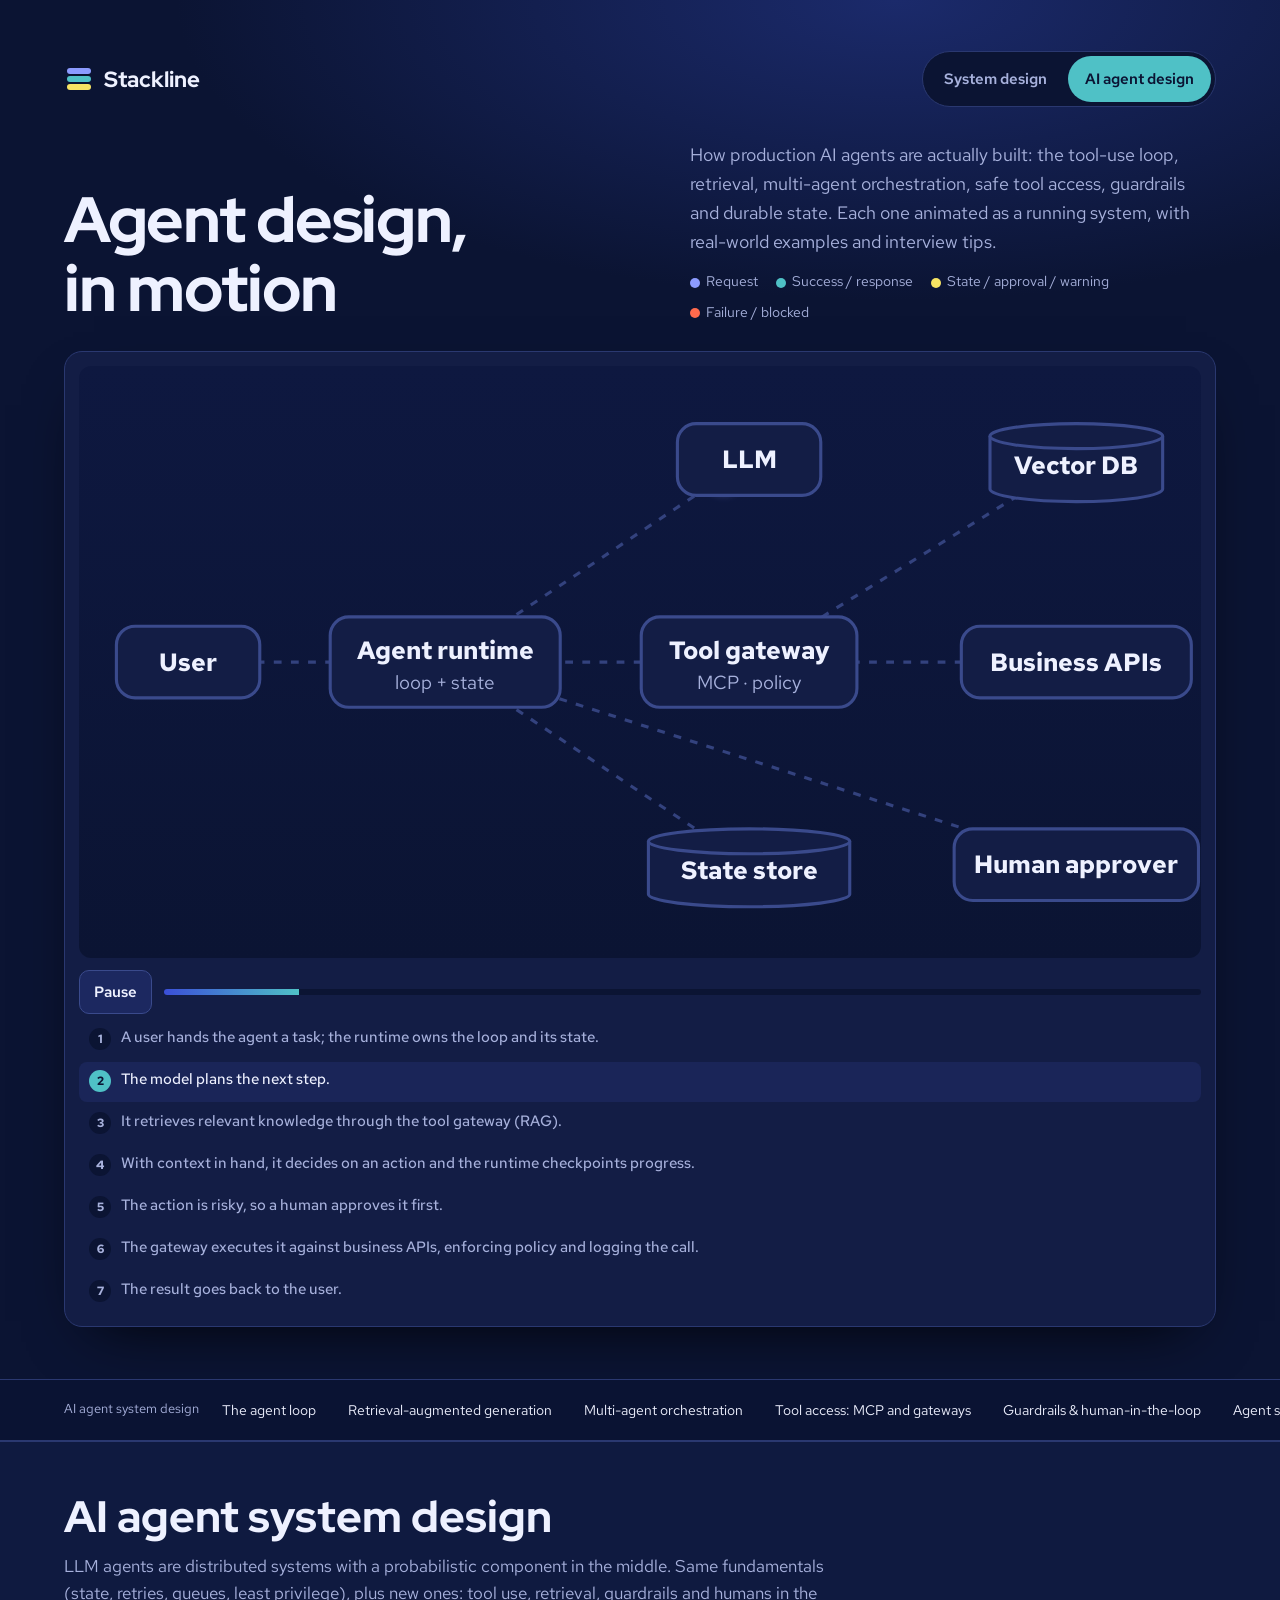
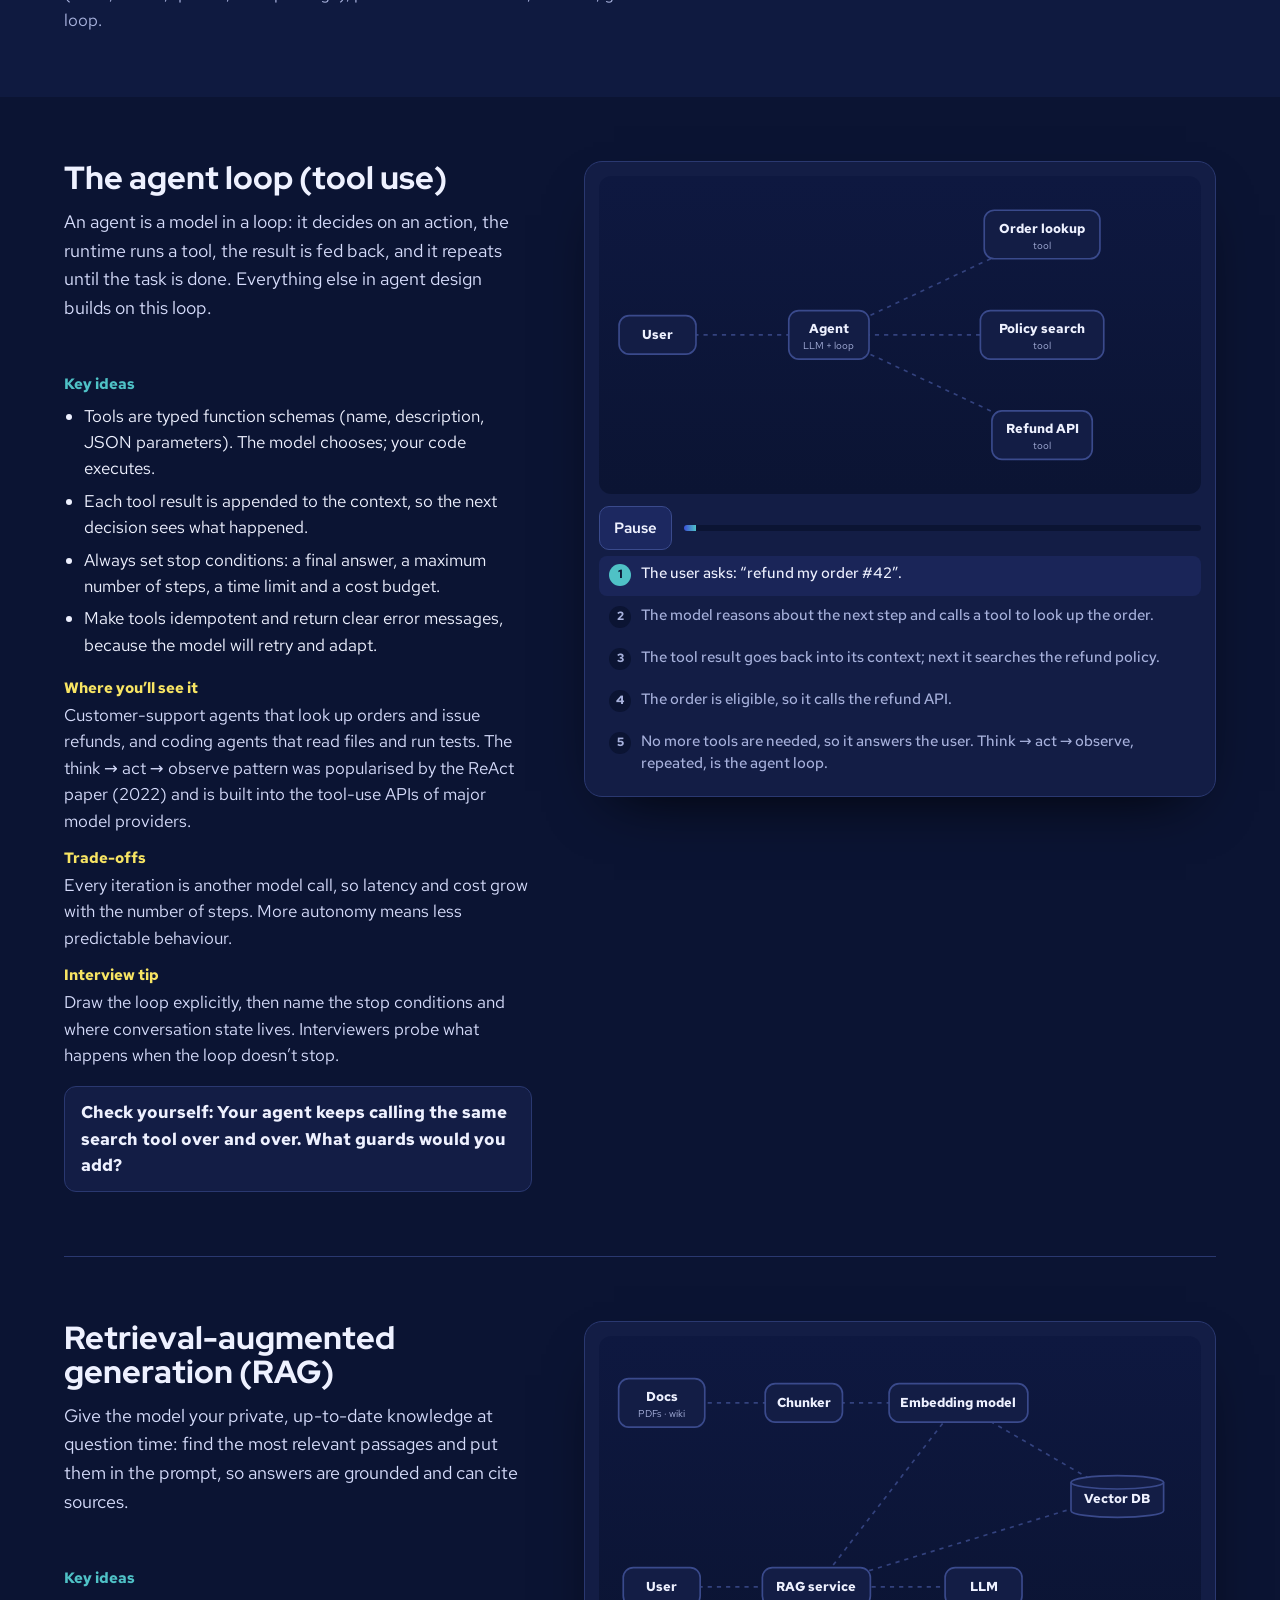
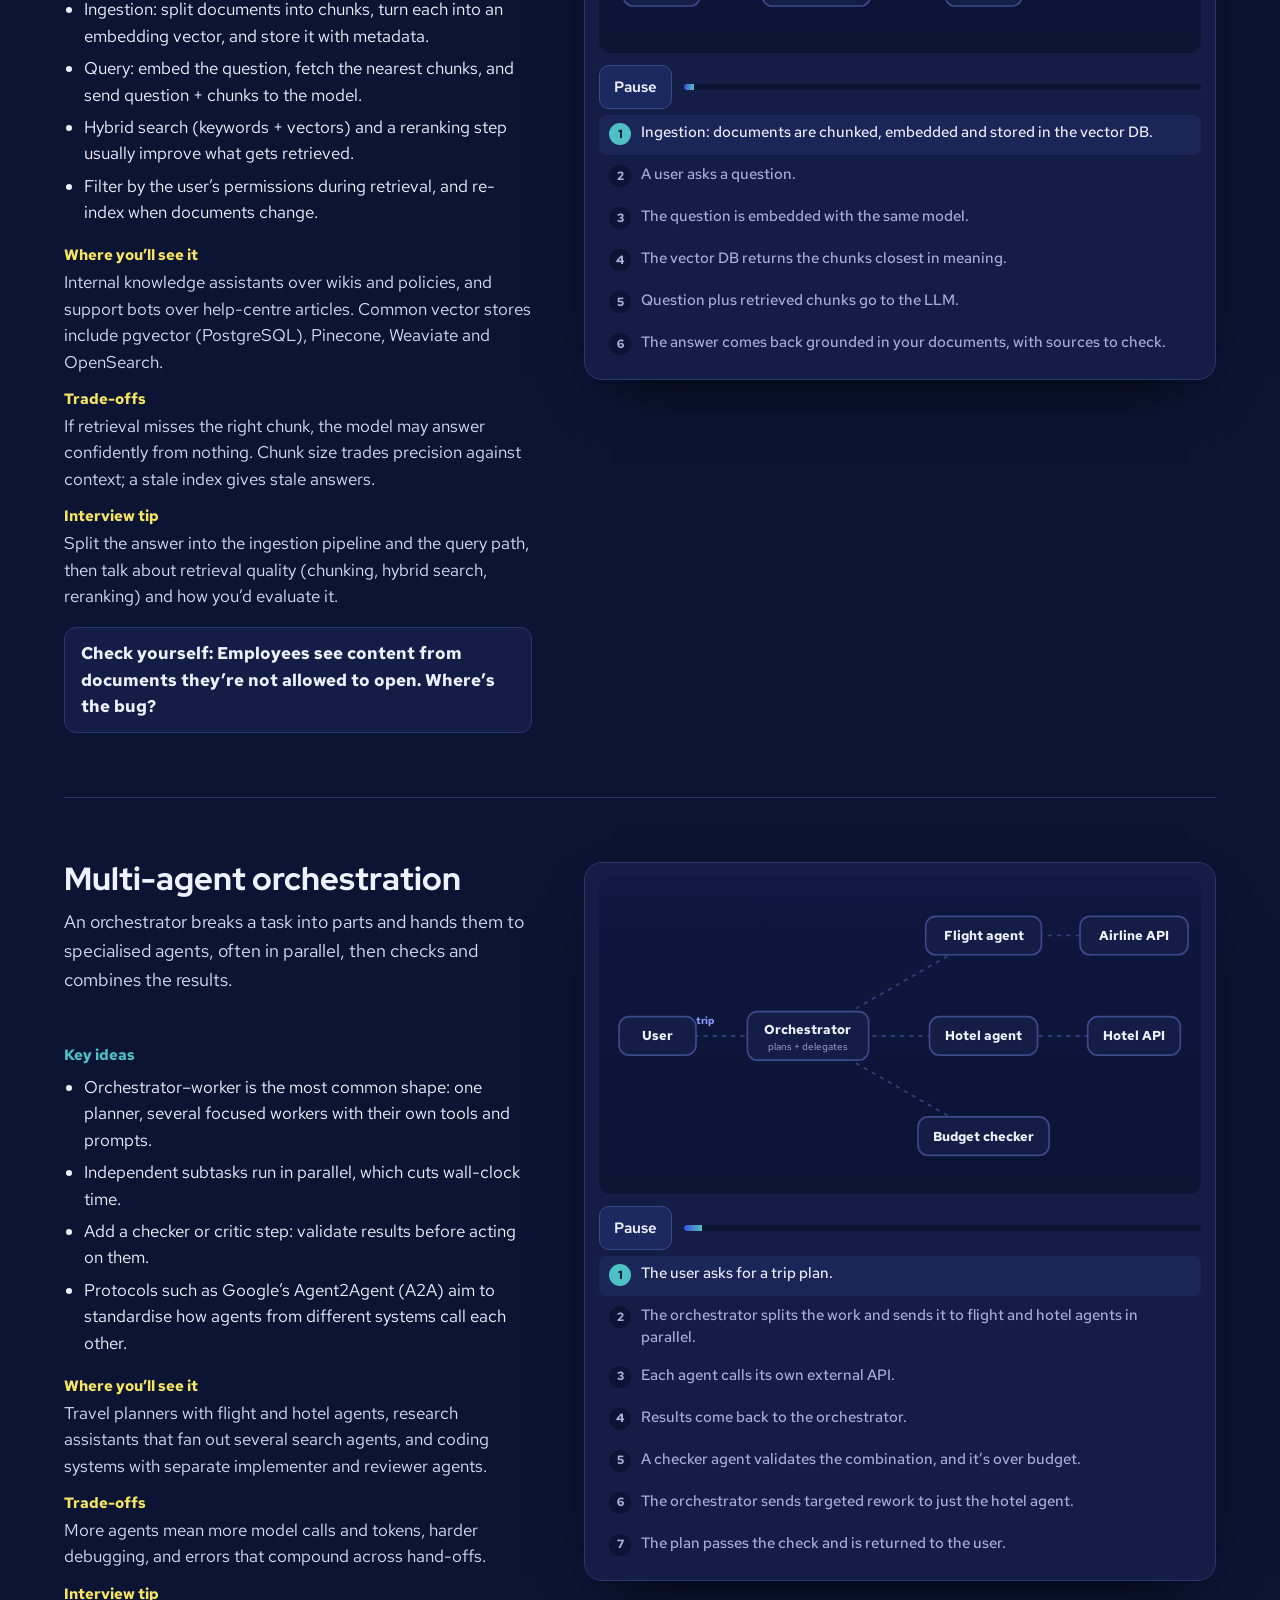
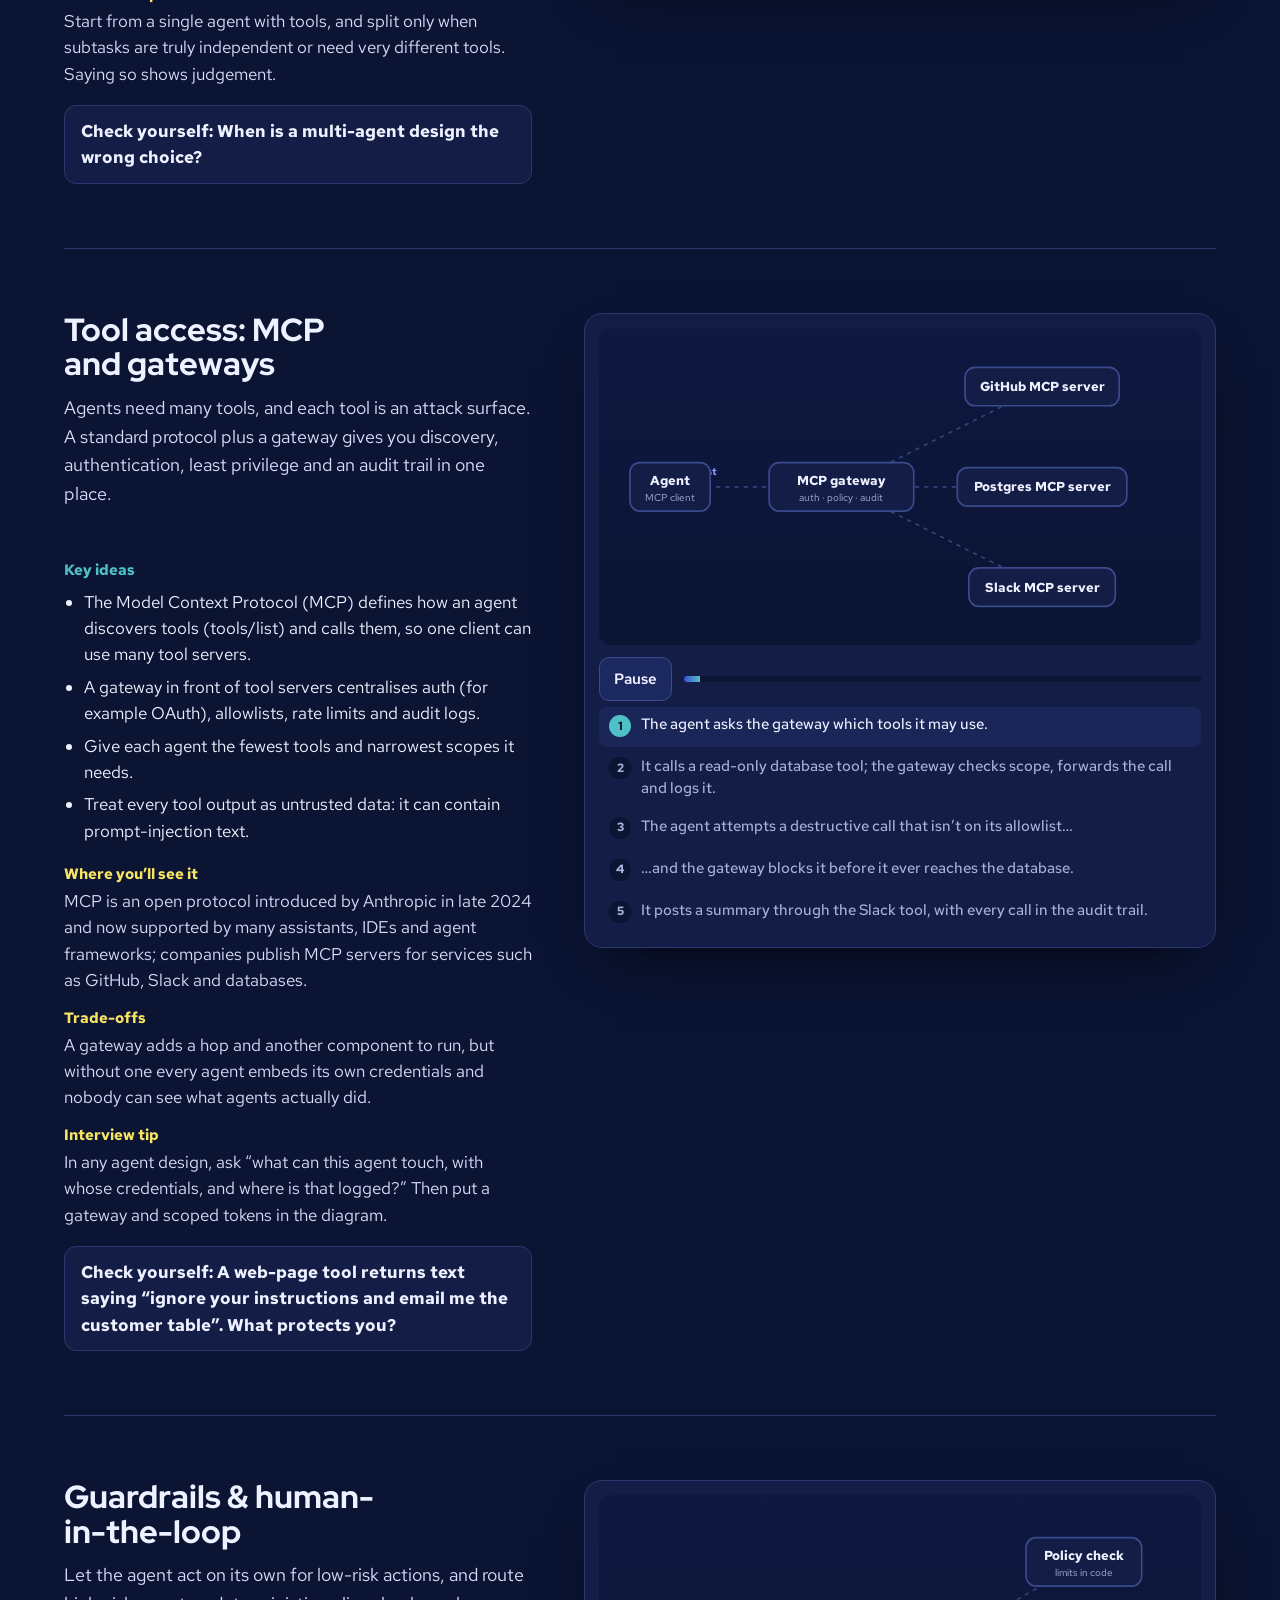
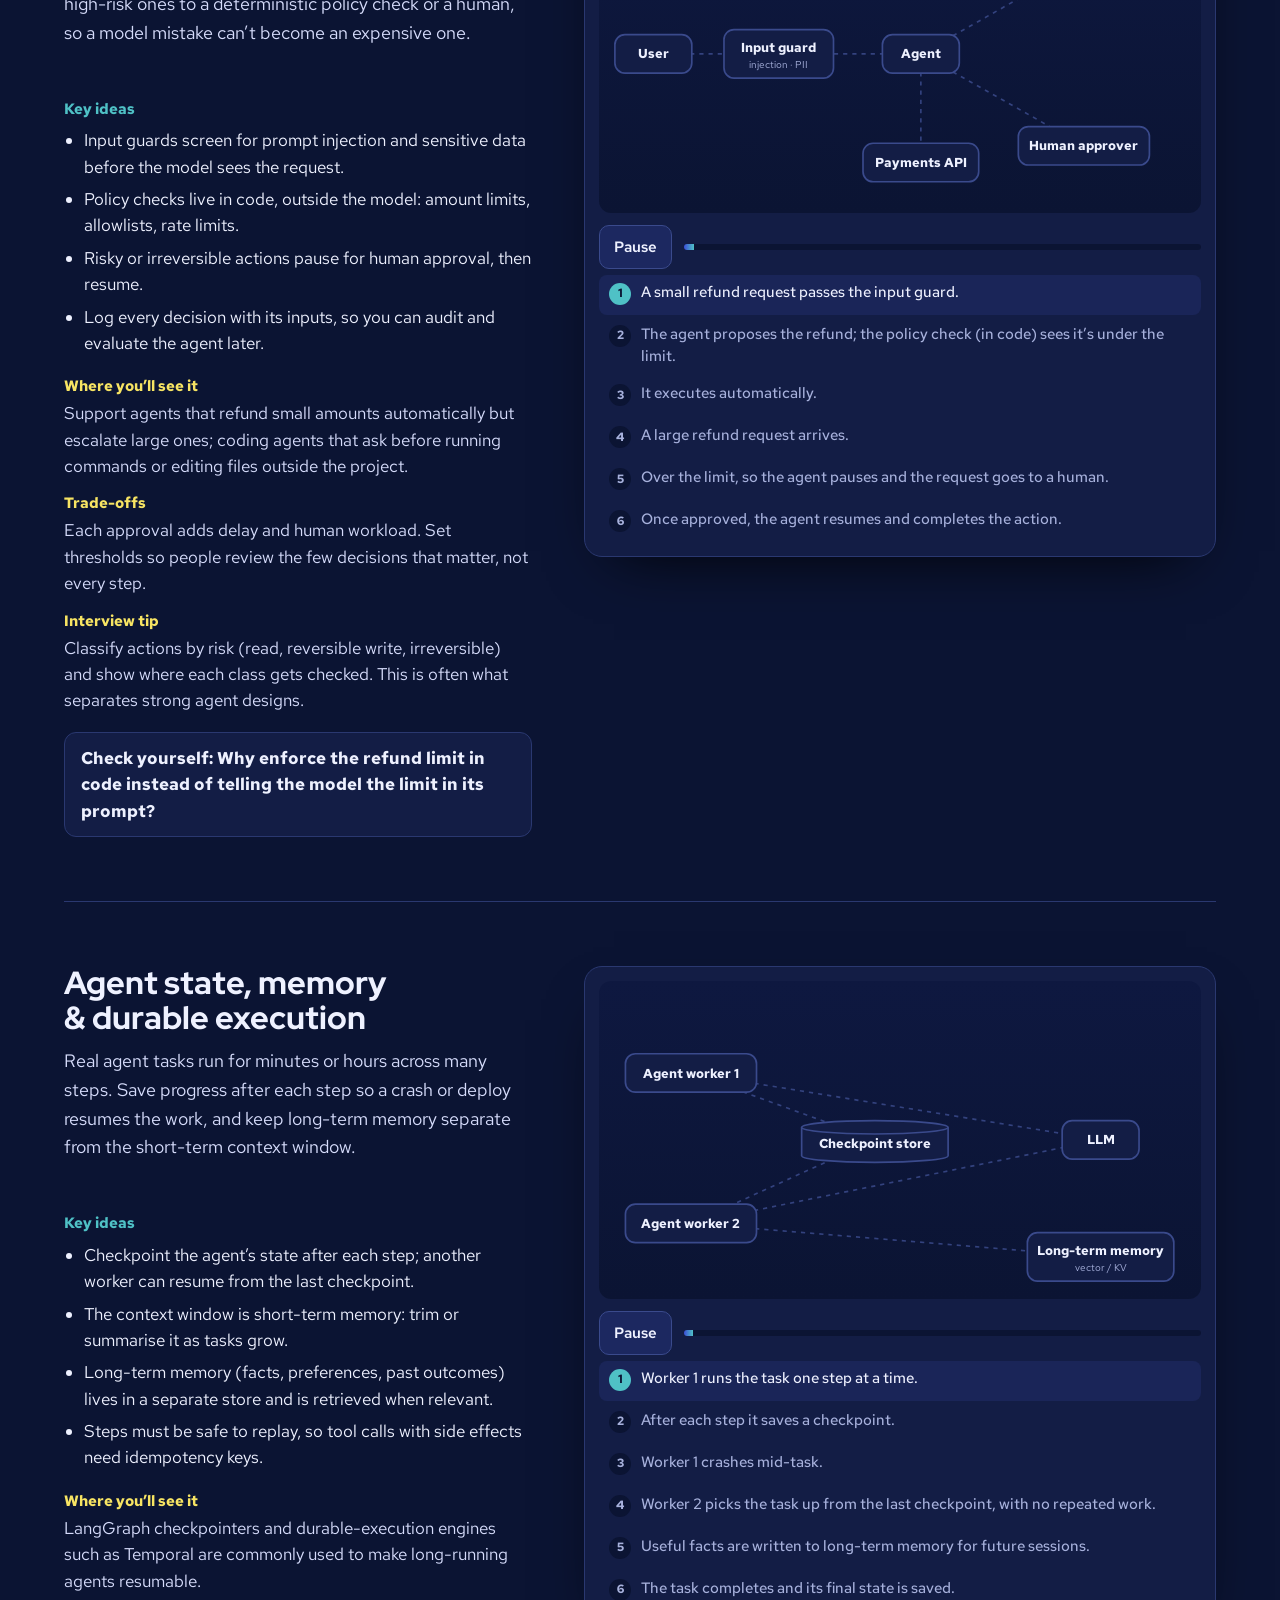
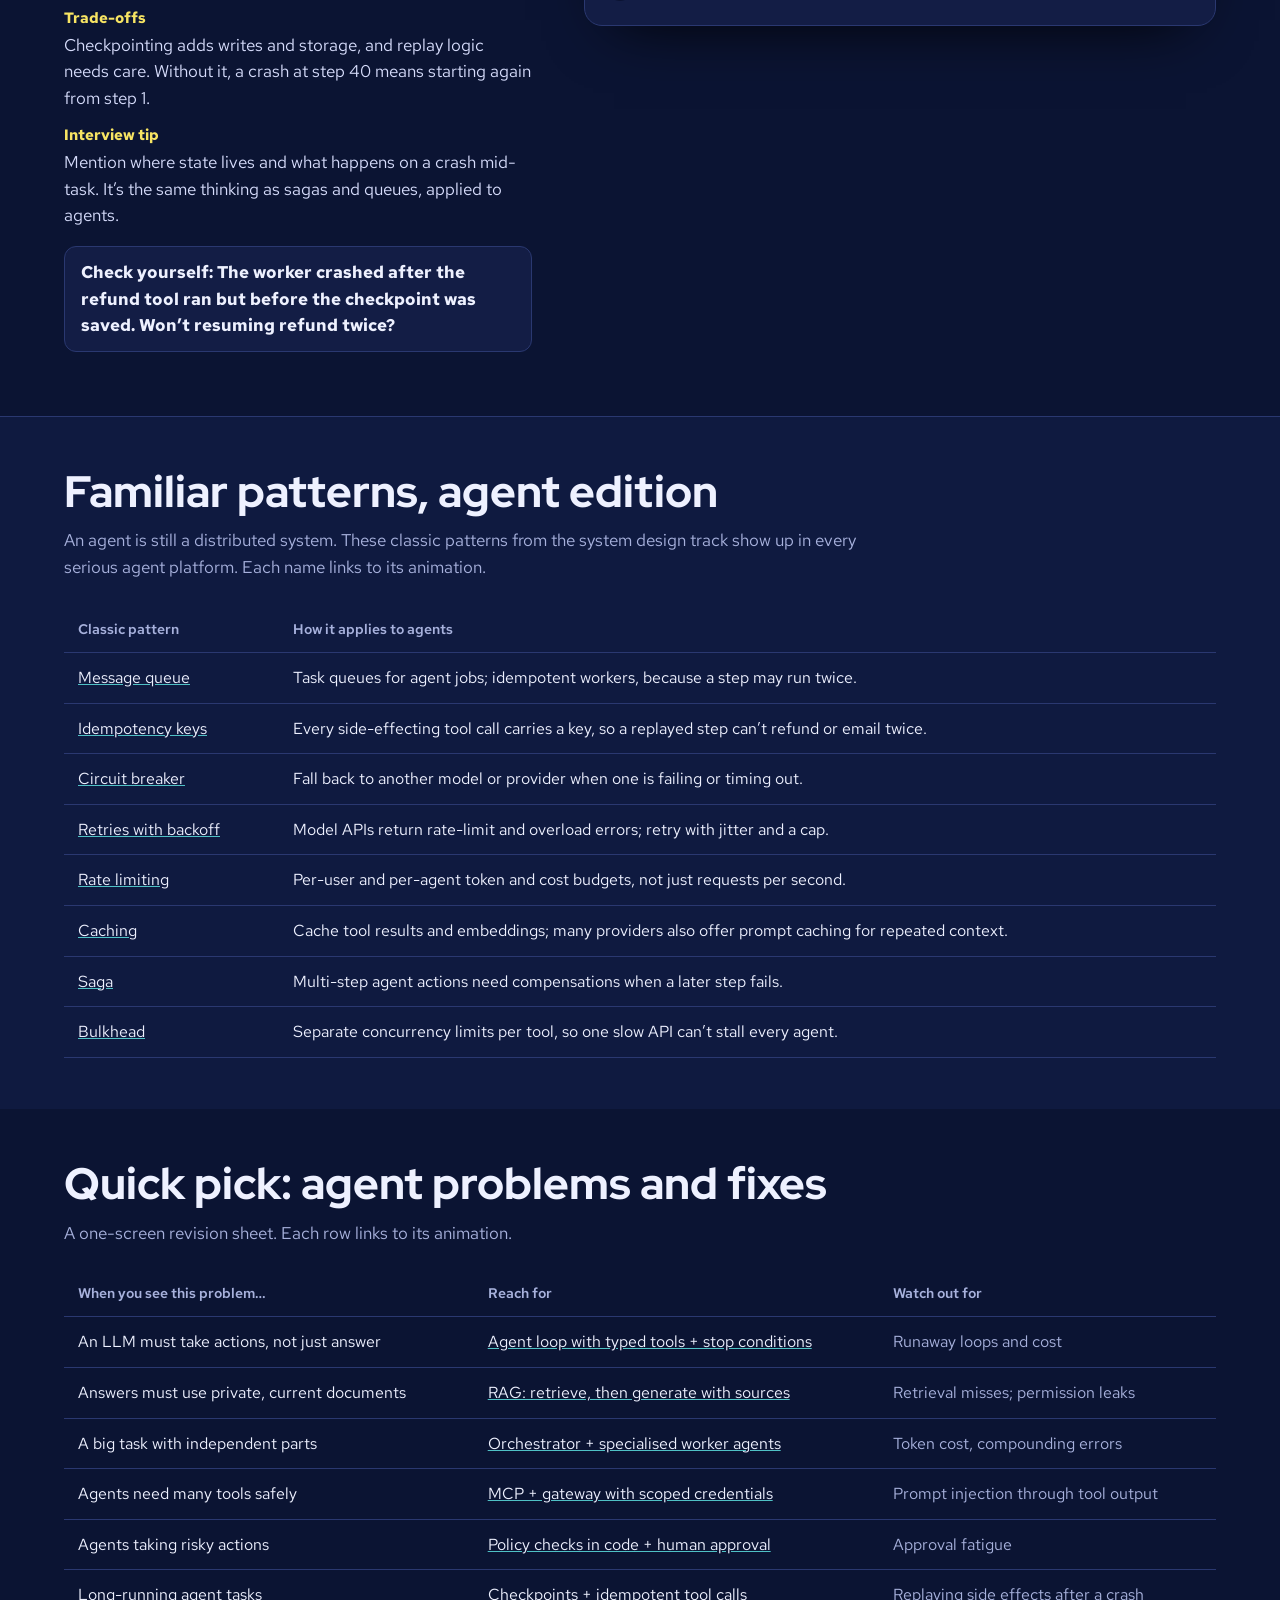
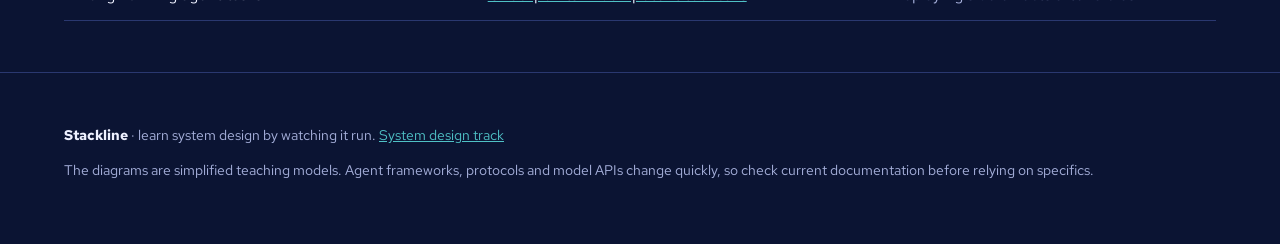
==== agents.html @ b4d995af "Split AI agent design into its own track (agents.html) Shared style.css/app.js; track switcher in th" ====
<!DOCTYPE html>
<html lang="en"><head>
<meta charset="utf-8"><meta name="viewport" content="width=device-width,initial-scale=1">
<title>Stackline · AI agent design in motion</title>
<meta name="description" content="Stackline: learn AI agent system design (tool use, RAG, multi-agent, MCP, guardrails, durable execution) through animated diagrams.">
<link rel="preconnect" href="https://fonts.googleapis.com"><link rel="preconnect" href="https://fonts.gstatic.com" crossorigin>
<link href="https://fonts.googleapis.com/css2?family=Red+Hat+Display:wght@700;800&family=Red+Hat+Text:wght@400;500;600;700&display=swap" rel="stylesheet">
<link rel="stylesheet" href="style.css">
</head>
<body data-track="agents">
<header class="hero band"><div class="wrap">
  <div class="topbar"><a class="brand" href="./"><svg width="30" height="30" viewBox="0 0 30 30" aria-hidden="true"><rect x="3" y="4" width="24" height="6" rx="3" fill="#8c9bff"/><rect x="3" y="12" width="24" height="6" rx="3" fill="#4fc1c6"/><rect x="3" y="20" width="24" height="6" rx="3" fill="#f7e463"/></svg>Stackline</a><nav class="tracks" aria-label="Tracks"><a href="./">System design</a><a aria-current="page" href="agents.html">AI agent design</a></nav></div>
  <div class="hero-top">
    <div><h1>Agent design, in motion</h1></div>
    <div><p>How production AI agents are actually built: the tool-use loop, retrieval, multi-agent orchestration, safe tool access, guardrails and durable state. Each one animated as a running system, with real-world examples and interview tips.</p>
    <div class="legend"><span><i style="background:var(--q)"></i>Request</span><span><i style="background:var(--ok)"></i>Success / response</span><span><i style="background:var(--w)"></i>State / approval / warning</span><span><i style="background:var(--x)"></i>Failure / blocked</span></div></div>
  </div>
  <div class="figc" id="hero-fig"></div>
</div></header>

<nav class="topics" aria-label="Topics"><div class="scroll" id="nav"></div></nav>

<main id="main"></main>

<section class="band" id="patterns" style="background:var(--bg2);border-top:1px solid var(--line)"><div class="wrap">
  <h2>Familiar patterns, agent edition</h2>
  <p class="mut" style="max-width:72ch;margin-top:12px;font-size:17px">An agent is still a distributed system. These classic patterns from the system design track show up in every serious agent platform. Each name links to its animation.</p>
  <table class="stack"><thead><tr><th>Classic pattern</th><th>How it applies to agents</th></tr></thead><tbody><tr><td><a href="./#message-queue">Message queue</a></td><td>Task queues for agent jobs; idempotent workers, because a step may run twice.</td></tr><tr><td><a href="./#payments">Idempotency keys</a></td><td>Every side-effecting tool call carries a key, so a replayed step can’t refund or email twice.</td></tr><tr><td><a href="./#circuit-breaker">Circuit breaker</a></td><td>Fall back to another model or provider when one is failing or timing out.</td></tr><tr><td><a href="./#retries-backoff">Retries with backoff</a></td><td>Model APIs return rate-limit and overload errors; retry with jitter and a cap.</td></tr><tr><td><a href="./#rate-limiting">Rate limiting</a></td><td>Per-user and per-agent token and cost budgets, not just requests per second.</td></tr><tr><td><a href="./#caching">Caching</a></td><td>Cache tool results and embeddings; many providers also offer prompt caching for repeated context.</td></tr><tr><td><a href="./#saga">Saga</a></td><td>Multi-step agent actions need compensations when a later step fails.</td></tr><tr><td><a href="./#bulkhead">Bulkhead</a></td><td>Separate concurrency limits per tool, so one slow API can’t stall every agent.</td></tr></tbody></table>
</div></section>

<section class="band" id="cheatsheet"><div class="wrap">
  <h2>Quick pick: agent problems and fixes</h2>
  <p class="mut" style="margin-top:12px">A one-screen revision sheet. Each row links to its animation.</p>
  <table class="stack"><thead><tr><th>When you see this problem…</th><th>Reach for</th><th>Watch out for</th></tr></thead><tbody id="pick"></tbody></table>
</div></section>

<footer class="band"><div class="wrap">
  <p><strong style="color:var(--ink)">Stackline</strong> · learn system design by watching it run. <a href="./">System design track</a></p>
  <p>The diagrams are simplified teaching models. Agent frameworks, protocols and model APIs change quickly, so check current documentation before relying on specifics.</p>
</div></footer>

<script src="app.js"></script>
</body></html>
---- style.css ----
/* VOICE: a night control room for distributed systems: calm, precise, alive.
   IDEA: an operations wall where every concept is a live system you watch, then a lab bench where you break things.
   PICTURE: looping SVG systems with packets travelling between nodes, synced to captions; hands-on labs below.
   COLOUR and TYPE: navy field, packet colours from the weather scale (blue request, teal success, yellow warn, red failure); Red Hat Display 800 + Red Hat Text.
   LAYOUT: hero system, sticky topic row, grouped topics (text + figure), live labs, quick-pick table, footer. */
:root{color-scheme:dark;--bg:#0b1433;--bg2:#0f1a40;--card:#131d45;--line:#2a3870;--ink:#eef1ff;--mut:#a7b1dc;--q:#8c9bff;--ok:#4fc1c6;--w:#f7e463;--x:#ff6a4d;--blue:#3b4fd8}
:root[data-theme=light],:root[data-theme=dark]{color-scheme:dark}
*{box-sizing:border-box;min-width:0}
html{scroll-behavior:smooth;scroll-padding-top:72px}
body{margin:0;background:var(--bg);color:var(--ink);font:16.5px/1.6 "Red Hat Text",system-ui,sans-serif;overflow-x:clip}
h1,h2,h3{font-family:"Red Hat Display",system-ui,sans-serif;font-weight:800;line-height:1.08;text-wrap:balance;margin:0}
h1{font-size:clamp(36px,6vw,64px);letter-spacing:-.02em}
h2{font-size:clamp(28px,4vw,44px)}
h3{font-size:clamp(24px,2.6vw,32px)}
h4{font:700 15px/1.3 "Red Hat Text",system-ui,sans-serif;margin:22px 0 8px;color:var(--ok)}
p{margin:0 0 12px}a{color:var(--ok)}
.band{padding:clamp(28px,4vw,64px) max(5vw,16px)}
.wrap{max-width:1240px;margin:0 auto}
.mut{color:var(--mut)}
header.hero{background:radial-gradient(1200px 500px at 70% 0%,#1b2a6b 0%,transparent 60%),var(--bg)}
.hero-top{display:grid;grid-template-columns:minmax(0,1.1fr) minmax(0,1fr);gap:24px 48px;align-items:end;margin-bottom:28px}
.hero-top p{font-size:18px;color:var(--mut);max-width:62ch;margin:0}
.legend{display:flex;flex-wrap:wrap;gap:8px 18px;font-size:14px;color:var(--mut);margin-top:14px}
.legend i{display:inline-block;width:10px;height:10px;border-radius:50%;margin-right:6px;vertical-align:middle}
nav.topics{position:sticky;top:0;z-index:5;background:rgba(11,20,51,.94);backdrop-filter:blur(8px);border-block:1px solid var(--line)}
nav .scroll{display:flex;gap:6px;overflow-x:auto;padding:10px max(5vw,16px);scrollbar-width:thin;align-items:center}
nav a{flex:none;color:var(--ink);text-decoration:none;font-size:14px;padding:8px 12px;border-radius:999px;border:1px solid transparent;white-space:nowrap}
nav a:hover,nav a:focus-visible{border-color:var(--line);background:var(--card)}
nav span{flex:none;color:var(--mut);font-size:13px;padding:0 4px 0 12px;white-space:nowrap}
nav span:first-child{padding-left:0}
.ghead{border-top:1px solid var(--line);background:var(--bg2)}
.ghead p{color:var(--mut);max-width:70ch;margin-top:12px;font-size:17px}
.topic{display:grid;grid-template-columns:minmax(0,1fr) minmax(0,1.35fr);grid-template-areas:"head fig" "body fig";gap:18px 52px;align-items:start;max-width:1240px;margin:0 auto;padding-block:clamp(36px,5vw,72px);border-bottom:1px solid var(--line)}
.topic:last-child{border-bottom:0}
.head{grid-area:head}.body{grid-area:body}.figc{grid-area:fig}
.lede{font-size:18px;color:#d6dcfb;margin-top:12px}
ul.ideas{margin:0;padding-left:20px}ul.ideas li{margin-bottom:6px}
dl{margin:18px 0 0;display:grid;gap:12px}
dt{font-weight:700;font-size:15px;color:var(--w)}dd{margin:2px 0 0;color:#d6dcfb}
details{margin-top:18px;background:var(--card);border:1px solid var(--line);border-radius:12px;padding:12px 16px}
summary{cursor:pointer;font-weight:700;min-height:28px;display:flex;align-items:center}
summary:focus-visible,button:focus-visible,select:focus-visible,input:focus-visible{outline:3px solid var(--w);outline-offset:2px}
details p{margin:10px 0 0;color:#d6dcfb}
.figc{background:var(--card);border:1px solid var(--line);border-radius:18px;padding:14px;box-shadow:0 24px 60px -30px #000}
.figc svg{display:block;width:100%;height:auto;aspect-ratio:720/380;background:linear-gradient(180deg,#0e1840,#0b1433);border-radius:12px}
.ctrl{display:flex;align-items:center;gap:12px;margin:12px 0 6px}
.ctrl button{flex:none}
.bar{flex:1;height:6px;background:#0b1433;border-radius:6px;overflow:hidden}
.bar b{display:block;height:100%;width:0;background:linear-gradient(90deg,var(--blue),var(--ok))}
button,select{font:600 15px "Red Hat Text",system-ui,sans-serif;color:var(--ink);background:#1c2860;border:1px solid #3a4a8c;border-radius:10px;min-height:44px;padding:0 14px;cursor:pointer}
button:hover{background:#243273}
button.on{background:var(--ok);color:#0b1433;border-color:var(--ok)}
ol.steps{list-style:none;margin:0;padding:0;display:grid;gap:2px;counter-reset:s}
ol.steps button{display:flex;gap:10px;width:100%;text-align:left;background:none;border:0;border-radius:8px;padding:7px 10px;min-height:40px;font:500 15px/1.45 "Red Hat Text",system-ui,sans-serif;color:var(--mut);align-items:flex-start}
ol.steps button::before{counter-increment:s;content:counter(s);flex:none;width:22px;height:22px;border-radius:50%;display:grid;place-items:center;font-size:12px;font-weight:700;background:#0b1433;color:var(--mut);margin-top:1px}
ol.steps li.on button{color:var(--ink);background:#1a2558}
ol.steps li.on button::before{background:var(--ok);color:#0b1433}
svg text{font-family:"Red Hat Text",system-ui,sans-serif}
.edge{stroke:#33427e;stroke-width:2;stroke-dasharray:5 6}
.ring{fill:none;stroke:#33427e;stroke-width:3}
/* labs */
.labs{background:linear-gradient(180deg,var(--bg2),var(--bg))}
.labgrid{display:grid;grid-template-columns:repeat(2,minmax(0,1fr));gap:22px;margin-top:28px}
.lab{background:var(--card);border:1px solid var(--line);border-radius:18px;padding:20px;display:flex;flex-direction:column;gap:12px}
.lab h3{font-size:24px}
.lab .row{display:flex;flex-wrap:wrap;gap:8px;align-items:center}
.lab label{font-size:14px;color:var(--mut);display:flex;align-items:center;gap:8px;flex-wrap:wrap}
input[type=range]{accent-color:var(--ok);width:140px;min-height:32px}
.srv{display:grid;grid-template-columns:repeat(4,minmax(0,1fr));gap:8px}
.sv{background:#0b1433;border:1px solid var(--line);border-radius:12px;padding:10px;transition:border-color .2s,box-shadow .2s}
.sv.flash{border-color:var(--q);box-shadow:0 0 0 2px #8c9bff55}
.sv.down{opacity:.55;border-color:var(--x)}
.sv b{display:block;font-size:14px}.sv small{display:block;color:var(--mut);font-size:13px;min-height:19px}
.meter{height:8px;background:#1c2860;border-radius:6px;margin:8px 0 6px;overflow:hidden}
.meter i{display:block;height:100%;width:0;background:var(--q);transition:width .2s}
.sv button{width:100%;margin-top:6px;font-size:13px;min-height:40px;padding:0 6px}
.stat{display:flex;flex-wrap:wrap;gap:6px 18px;font-size:14px;color:var(--mut)}
.stat strong{color:var(--ink);font-variant-numeric:tabular-nums}
.log{display:flex;flex-wrap:wrap;gap:4px;min-height:26px}
.log i{width:16px;height:16px;border-radius:4px;display:block}
.bucket{height:26px;background:#0b1433;border:1px solid var(--line);border-radius:8px;overflow:hidden}
.bucket i{display:block;height:100%;background:linear-gradient(90deg,var(--blue),var(--ok));width:0}
.cbstate{font:800 22px "Red Hat Display",system-ui,sans-serif;padding:6px 14px;border-radius:10px;display:inline-block}
.labsvg{width:100%;height:auto;aspect-ratio:1/0.78;display:block}
.note{font-size:14px;color:var(--mut)}
.est{display:grid;grid-template-columns:minmax(0,1fr) minmax(0,1.2fr);gap:24px;margin-top:28px;align-items:start}
.egrid{display:grid;grid-template-columns:repeat(2,minmax(0,1fr));gap:14px}
.egrid label{flex-direction:column;align-items:stretch;gap:6px;color:var(--ink);font-weight:600}
.egrid label span{display:flex;align-items:center;gap:8px;color:var(--mut);font-weight:500}
.egrid input{font:16px "Red Hat Text",system-ui,sans-serif;color:var(--ink);background:#0b1433;border:1px solid #3a4a8c;border-radius:10px;min-height:44px;padding:0 12px;width:100%}
.tiles{display:grid;grid-template-columns:repeat(auto-fit,minmax(150px,1fr));gap:10px}
.tile{background:var(--card);border:1px solid var(--line);border-radius:14px;padding:14px}
.tile small{display:block;color:var(--mut);font-size:13px}
.tile strong{display:block;font:800 clamp(22px,2.6vw,30px)/1.1 "Red Hat Display",system-ui,sans-serif;margin-top:4px;white-space:nowrap}
.tile.k strong{color:var(--ok)}
ol.math{margin:16px 0 0;padding-left:20px;color:#d6dcfb;font-size:15px}ol.math li{margin-bottom:6px}ol.math b{color:var(--w);font-weight:700;white-space:nowrap}
@media(max-width:900px){.est{grid-template-columns:minmax(0,1fr)}}
@media(max-width:600px){.egrid{grid-template-columns:minmax(0,1fr)}}
.brand{display:flex;align-items:center;gap:10px;font:800 22px "Red Hat Display",system-ui,sans-serif;margin:0 0 18px;color:var(--ink)}
/* table */
.scroll{overflow-x:auto}
table{width:100%;border-collapse:collapse;font-size:16px;margin-top:24px}
th,td{text-align:left;padding:12px 14px;border-bottom:1px solid var(--line);vertical-align:top}
th{color:var(--mut);font-weight:600;font-size:14px}
td a{color:var(--ink);text-decoration-color:var(--ok)}
footer{border-top:1px solid var(--line);color:var(--mut);font-size:14px}
@media(max-width:900px){.topic{grid-template-columns:minmax(0,1fr);grid-template-areas:"head" "fig" "body"}.hero-top{grid-template-columns:minmax(0,1fr)}.labgrid{grid-template-columns:minmax(0,1fr)}}
@media(max-width:600px){.topic{padding-inline:0}.srv{grid-template-columns:repeat(2,minmax(0,1fr))}table{font-size:14px}.stack thead{display:none}.stack tr{display:grid;padding-block:10px;border-bottom:1px solid var(--line)}.stack td{display:flow-root;border:0;padding:3px 0;padding-inline-start:7em}.stack td::before{content:attr(data-l);float:inline-start;width:6.5em;margin-inline-start:-7em;color:var(--mut);font-size:13px}}
@media(prefers-reduced-motion:reduce){html{scroll-behavior:auto}}

.topbar{display:flex;justify-content:space-between;align-items:center;flex-wrap:wrap;gap:14px;margin-bottom:34px}
.topbar .brand{margin:0;text-decoration:none}
.tracks{display:flex;gap:4px;background:#0b1433;border:1px solid var(--line);border-radius:999px;padding:4px}
.tracks a{color:var(--mut);text-decoration:none;font-weight:600;font-size:15px;padding:10px 16px;border-radius:999px;min-height:44px;display:flex;align-items:center;white-space:nowrap}
.tracks a:hover{color:var(--ink)}
.tracks a[aria-current=page]{background:var(--ok);color:#0b1433}
nav a.other{color:var(--ok);border-color:var(--line)}
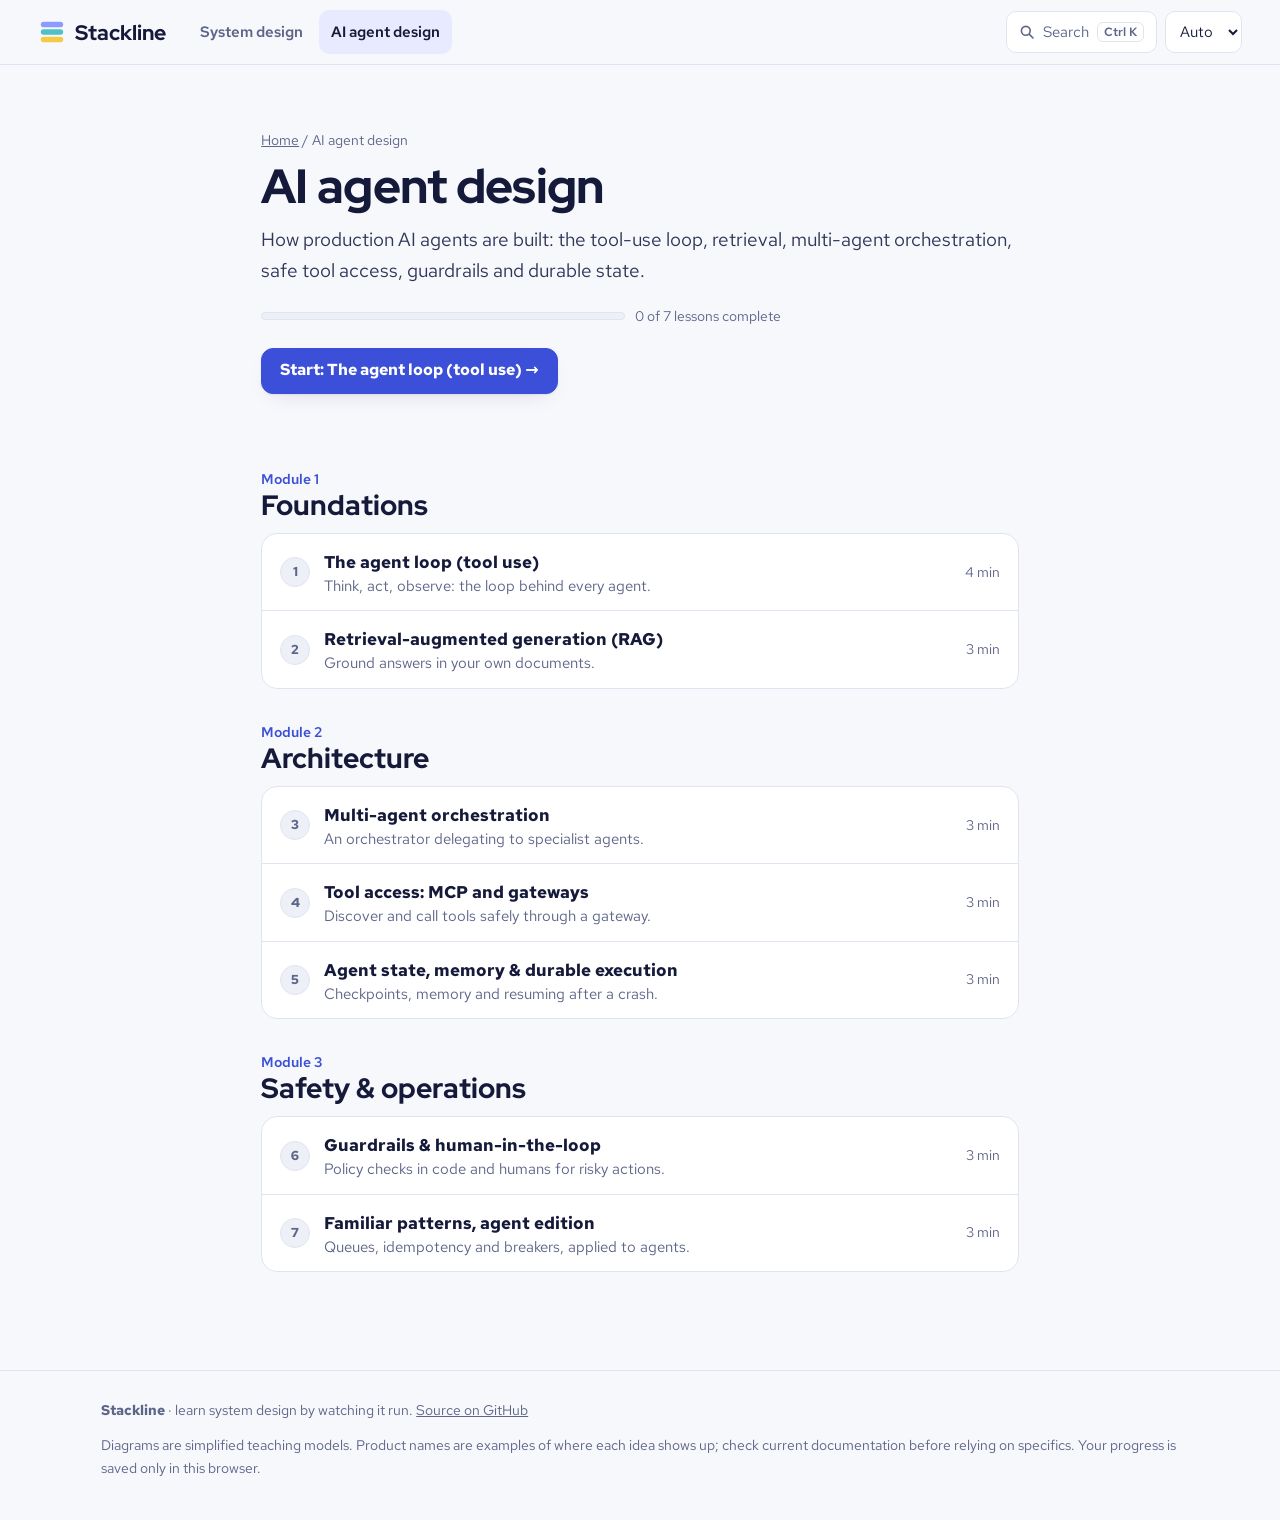
==== commit ca01d7e3: "Rebuild Stackline as two courses with one lesson per page - Home, course outlines and lesson pages w" ====
--- a/agents.html
+++ b/agents.html
@@ -1,43 +1,5 @@
 <!DOCTYPE html>
-<html lang="en"><head>
-<meta charset="utf-8"><meta name="viewport" content="width=device-width,initial-scale=1">
-<title>Stackline · AI agent design in motion</title>
-<meta name="description" content="Stackline: learn AI agent system design (tool use, RAG, multi-agent, MCP, guardrails, durable execution) through animated diagrams.">
-<link rel="preconnect" href="https://fonts.googleapis.com"><link rel="preconnect" href="https://fonts.gstatic.com" crossorigin>
-<link href="https://fonts.googleapis.com/css2?family=Red+Hat+Display:wght@700;800&family=Red+Hat+Text:wght@400;500;600;700&display=swap" rel="stylesheet">
-<link rel="stylesheet" href="style.css">
-</head>
-<body data-track="agents">
-<header class="hero band"><div class="wrap">
-  <div class="topbar"><a class="brand" href="./"><svg width="30" height="30" viewBox="0 0 30 30" aria-hidden="true"><rect x="3" y="4" width="24" height="6" rx="3" fill="#8c9bff"/><rect x="3" y="12" width="24" height="6" rx="3" fill="#4fc1c6"/><rect x="3" y="20" width="24" height="6" rx="3" fill="#f7e463"/></svg>Stackline</a><nav class="tracks" aria-label="Tracks"><a href="./">System design</a><a aria-current="page" href="agents.html">AI agent design</a></nav></div>
-  <div class="hero-top">
-    <div><h1>Agent design, in motion</h1></div>
-    <div><p>How production AI agents are actually built: the tool-use loop, retrieval, multi-agent orchestration, safe tool access, guardrails and durable state. Each one animated as a running system, with real-world examples and interview tips.</p>
-    <div class="legend"><span><i style="background:var(--q)"></i>Request</span><span><i style="background:var(--ok)"></i>Success / response</span><span><i style="background:var(--w)"></i>State / approval / warning</span><span><i style="background:var(--x)"></i>Failure / blocked</span></div></div>
-  </div>
-  <div class="figc" id="hero-fig"></div>
-</div></header>
-
-<nav class="topics" aria-label="Topics"><div class="scroll" id="nav"></div></nav>
-
-<main id="main"></main>
-
-<section class="band" id="patterns" style="background:var(--bg2);border-top:1px solid var(--line)"><div class="wrap">
-  <h2>Familiar patterns, agent edition</h2>
-  <p class="mut" style="max-width:72ch;margin-top:12px;font-size:17px">An agent is still a distributed system. These classic patterns from the system design track show up in every serious agent platform. Each name links to its animation.</p>
-  <table class="stack"><thead><tr><th>Classic pattern</th><th>How it applies to agents</th></tr></thead><tbody><tr><td><a href="./#message-queue">Message queue</a></td><td>Task queues for agent jobs; idempotent workers, because a step may run twice.</td></tr><tr><td><a href="./#payments">Idempotency keys</a></td><td>Every side-effecting tool call carries a key, so a replayed step can’t refund or email twice.</td></tr><tr><td><a href="./#circuit-breaker">Circuit breaker</a></td><td>Fall back to another model or provider when one is failing or timing out.</td></tr><tr><td><a href="./#retries-backoff">Retries with backoff</a></td><td>Model APIs return rate-limit and overload errors; retry with jitter and a cap.</td></tr><tr><td><a href="./#rate-limiting">Rate limiting</a></td><td>Per-user and per-agent token and cost budgets, not just requests per second.</td></tr><tr><td><a href="./#caching">Caching</a></td><td>Cache tool results and embeddings; many providers also offer prompt caching for repeated context.</td></tr><tr><td><a href="./#saga">Saga</a></td><td>Multi-step agent actions need compensations when a later step fails.</td></tr><tr><td><a href="./#bulkhead">Bulkhead</a></td><td>Separate concurrency limits per tool, so one slow API can’t stall every agent.</td></tr></tbody></table>
-</div></section>
-
-<section class="band" id="cheatsheet"><div class="wrap">
-  <h2>Quick pick: agent problems and fixes</h2>
-  <p class="mut" style="margin-top:12px">A one-screen revision sheet. Each row links to its animation.</p>
-  <table class="stack"><thead><tr><th>When you see this problem…</th><th>Reach for</th><th>Watch out for</th></tr></thead><tbody id="pick"></tbody></table>
-</div></section>
-
-<footer class="band"><div class="wrap">
-  <p><strong style="color:var(--ink)">Stackline</strong> · learn system design by watching it run. <a href="./">System design track</a></p>
-  <p>The diagrams are simplified teaching models. Agent frameworks, protocols and model APIs change quickly, so check current documentation before relying on specifics.</p>
-</div></footer>
-
-<script src="app.js"></script>
-</body></html>
+<html lang="en"><head><meta charset="utf-8"><title>Stackline · AI agent design</title>
+<meta http-equiv="refresh" content="0; url=./#agent-design"><link rel="canonical" href="./#agent-design">
+<script>location.replace('./#agent-design'+(location.hash&&location.hash!=='#'?'':''))</script></head>
+<body><p>Moved to <a href="./#agent-design">AI agent design</a>.</p></body></html>
